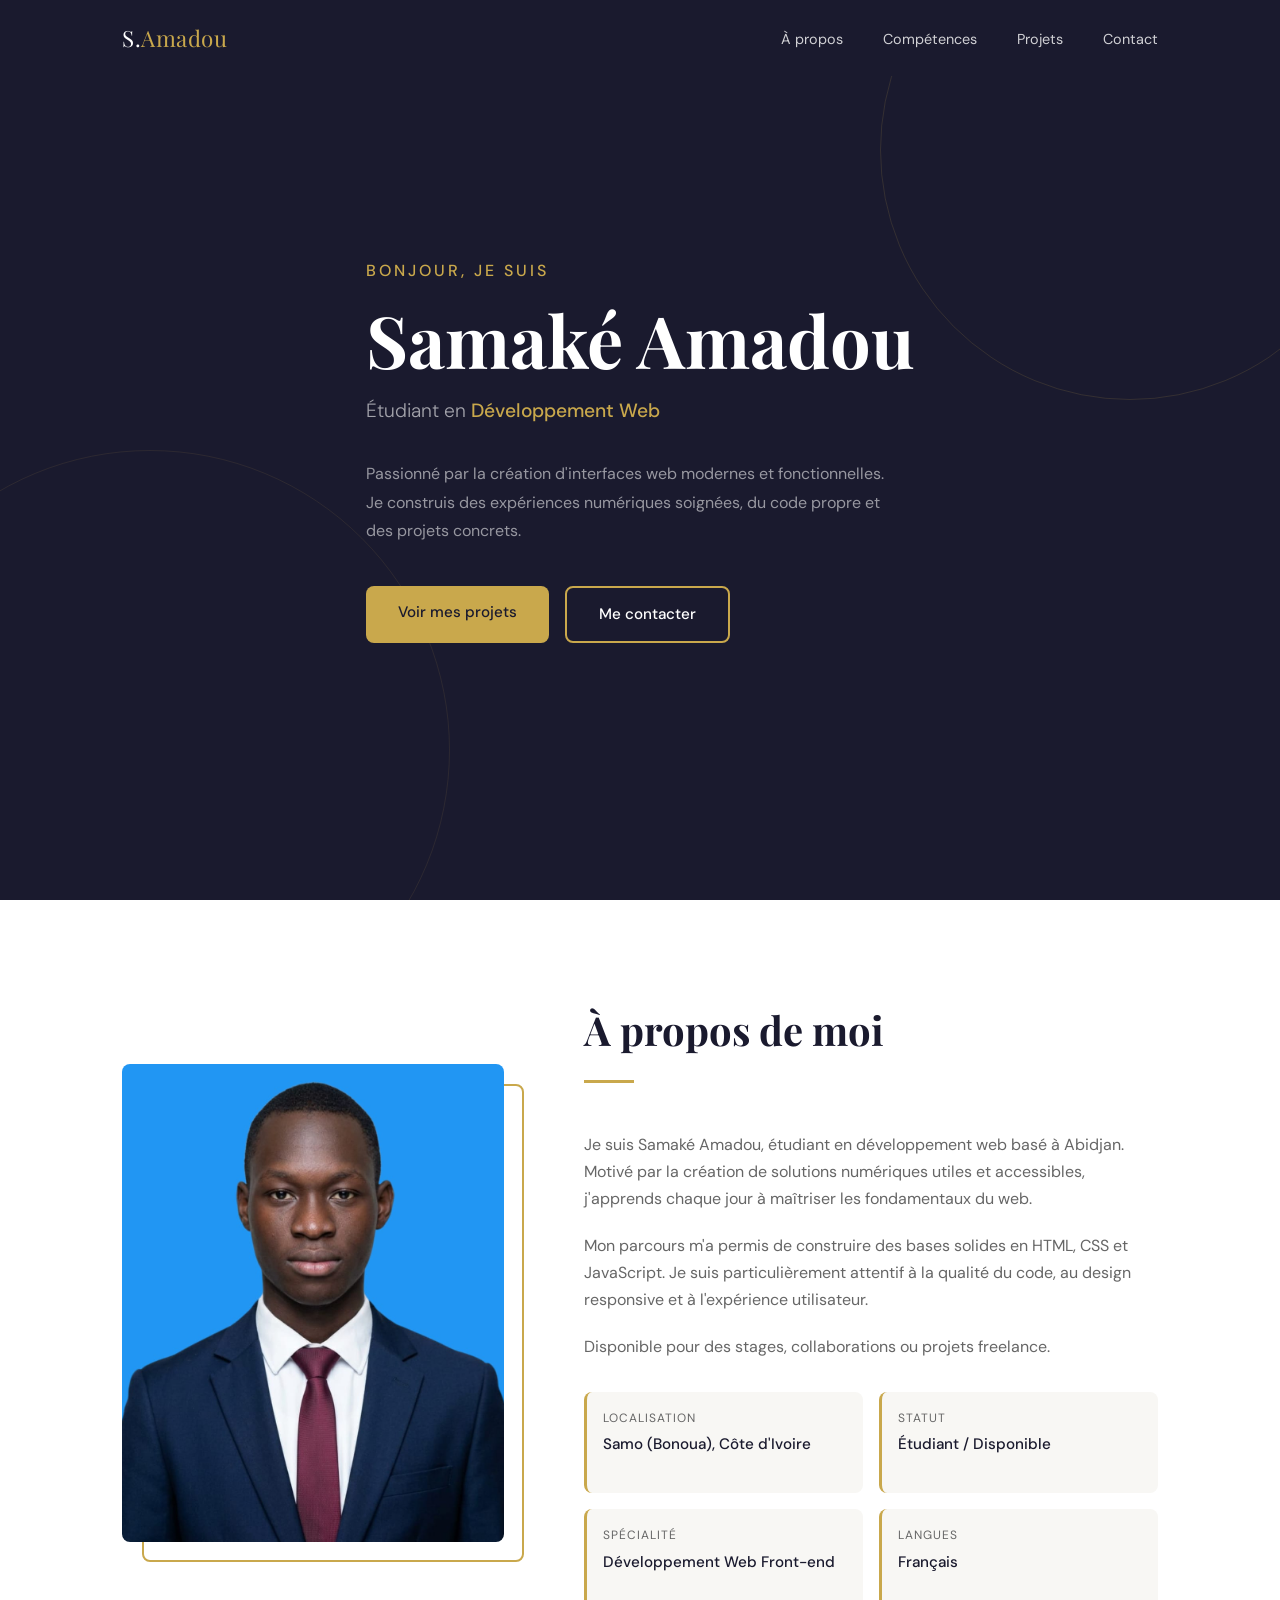
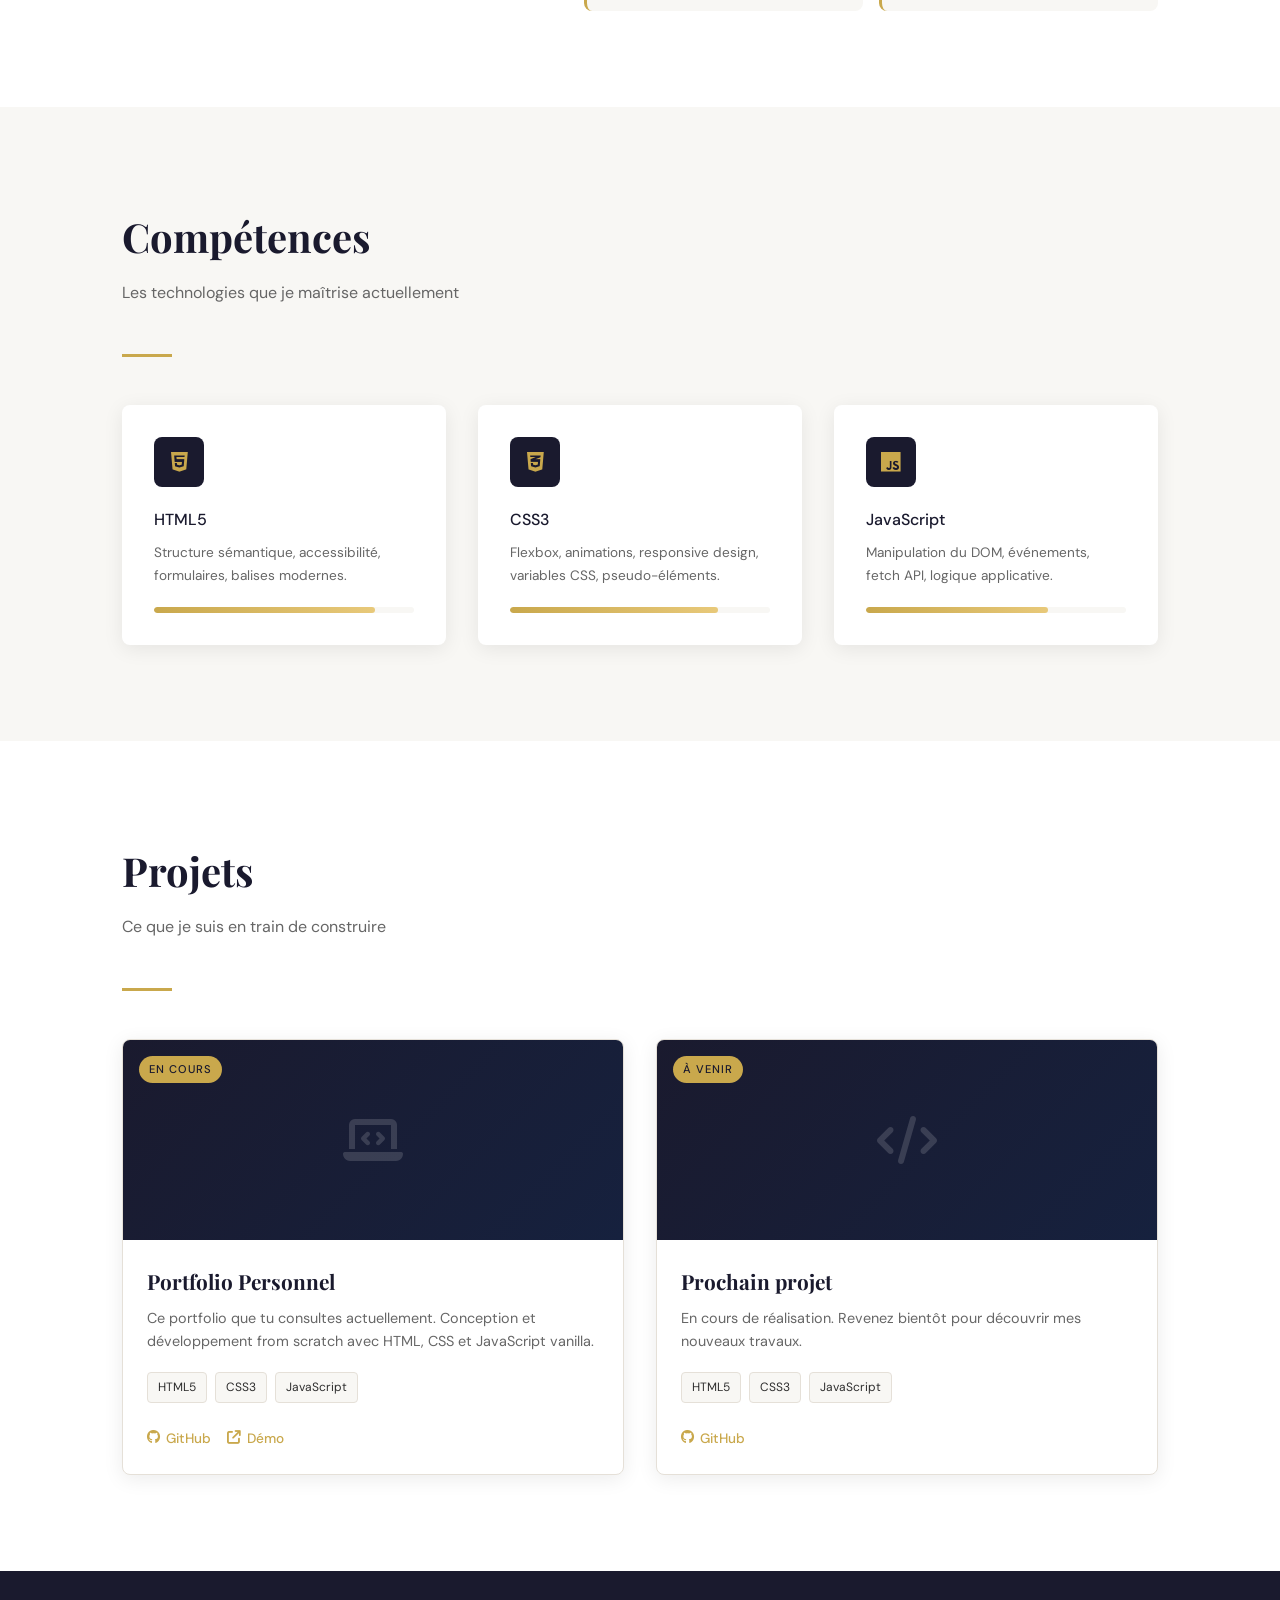
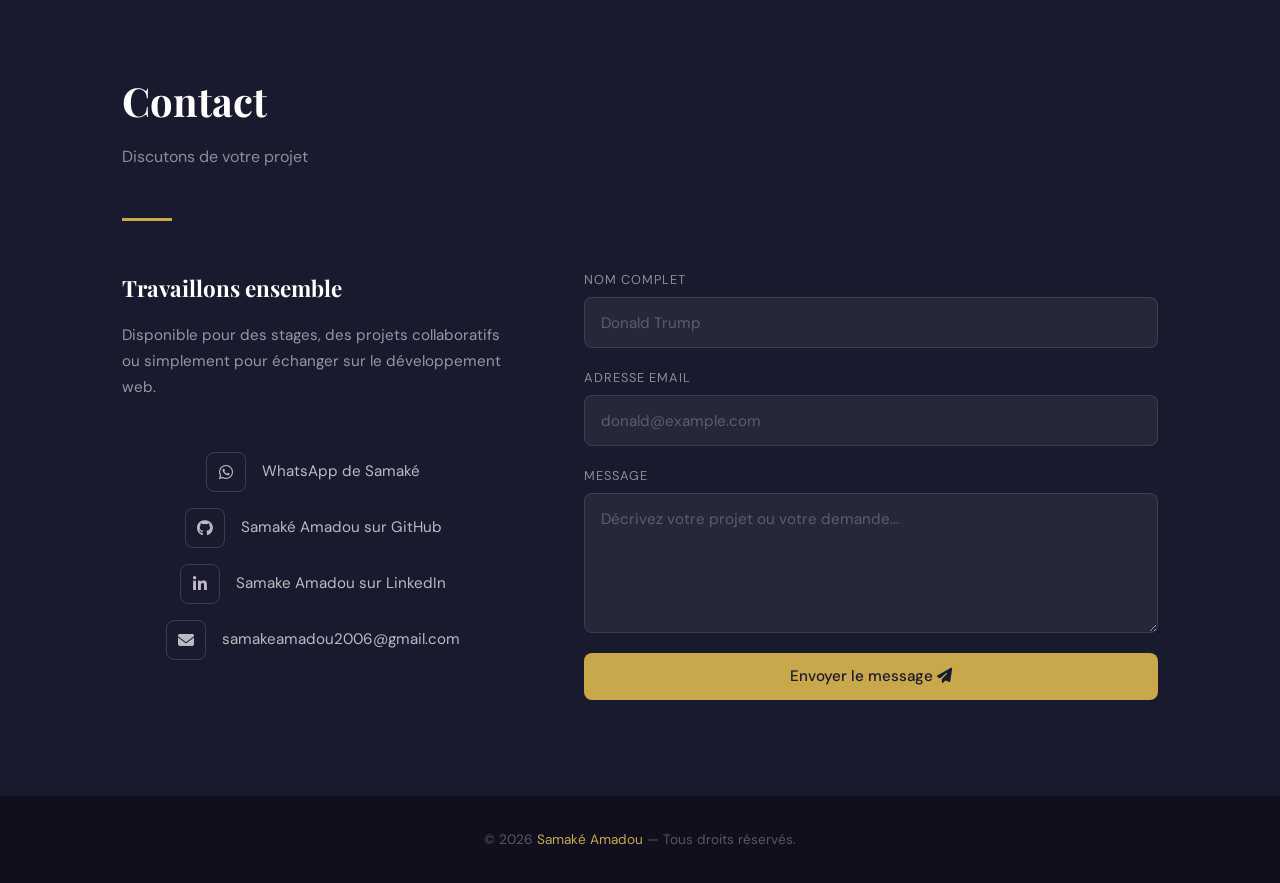
==== index.html @ 0a5cae8b "Amélioration de la qualité" ====
<!DOCTYPE html>
<html lang="fr">
<head>
  <meta charset="UTF-8" />
  <meta name="viewport" content="width=device-width, initial-scale=1.0" />
  <title>Samaké Amadou — Développeur Web</title>

  <!-- Google Fonts -->
  <link rel="preconnect" href="https://fonts.googleapis.com" />
  <link href="https://fonts.googleapis.com/css2?family=Playfair+Display:wght@600;700&family=DM+Sans:wght@300;400;500&display=swap" rel="stylesheet" />

  <!-- Font Awesome -->
  <link rel="stylesheet" href="https://cdnjs.cloudflare.com/ajax/libs/font-awesome/6.5.0/css/all.min.css" />

  <!-- Fichier CSS externe -->
  <link rel="stylesheet" href="style.css" />
</head>

<body>

  <header id="entete">
    <nav role="navigation" aria-label="Navigation principale">
      <a href="#hero" class="nav-logo">S.<span>Amadou</span></a>
      <ul class="nav-liens" id="nav-liens">
        <li><a href="#a-propos">À propos</a></li>
        <li><a href="#competences">Compétences</a></li>
        <li><a href="#projets">Projets</a></li>
        <li><a href="#contact">Contact</a></li>
      </ul>
      <button class="nav-hamburger" id="hamburger" aria-label="Ouvrir le menu" aria-expanded="false">
        <span></span><span></span><span></span>
      </button>
    </nav>
  </header>

  <main>

    <!-- HERO -->
    <section id="hero" aria-label="Introduction">
      <div class="container">
        <div class="hero-contenu">
          <p class="hero-salutation">Bonjour, je suis</p>
          <h1 class="hero-nom">Samaké Amadou</h1>
          <p class="hero-titre">Étudiant en <span>Développement Web</span></p>
          <p class="hero-description">
            Passionné par la création d'interfaces web modernes et fonctionnelles.
            Je construis des expériences numériques soignées, du code propre et des projets concrets.
          </p>
          <div class="hero-boutons">
            <a href="#projets" class="btn btn-primaire">Voir mes projets</a>
            <a href="#contact" class="btn btn-contour">Me contacter</a>
          </div>
        </div>
      </div>
    </section>

    <!-- À PROPOS -->
    <section id="a-propos" class="section" aria-label="À propos de moi">
      <div class="container">
        <div class="a-propos-grille">
          <div class="a-propos-image">
            <img src="amadou.jpeg" alt="Samaké Amadou, développeur web" class="photo-profil">
          </div>
          <div class="a-propos-texte">
            <h2 class="section-titre">À propos de moi</h2>
            <div class="ligne-accent"></div>
            <p>Je suis Samaké Amadou, étudiant en développement web basé à Abidjan. Motivé par la création de solutions numériques utiles et accessibles, j'apprends chaque jour à maîtriser les fondamentaux du web.</p>
            <p>Mon parcours m'a permis de construire des bases solides en HTML, CSS et JavaScript. Je suis particulièrement attentif à la qualité du code, au design responsive et à l'expérience utilisateur.</p>
            <p>Disponible pour des stages, collaborations ou projets freelance.</p>
            <div class="a-propos-infos">
              <div class="info-item">
                <p class="label">Localisation</p>
                <p class="valeur">Samo (Bonoua), Côte d'Ivoire</p>
              </div>
              <div class="info-item">
                <p class="label">Statut</p>
                <p class="valeur">Étudiant / Disponible</p>
              </div>
              <div class="info-item">
                <p class="label">Spécialité</p>
                <p class="valeur">Développement Web Front-end</p>
              </div>
              <div class="info-item">
                <p class="label">Langues</p>
                <p class="valeur">Français</p>
              </div>
            </div>
          </div>
        </div>
      </div>
    </section>

    <!-- COMPÉTENCES -->
    <section id="competences" class="section" aria-label="Mes compétences">
      <div class="container">
        <h2 class="section-titre">Compétences</h2>
        <p class="section-sous-titre">Les technologies que je maîtrise actuellement</p>
        <div class="ligne-accent"></div>
        <div class="competences-grille">
          <article class="competence-carte">
            <div class="competence-icone" aria-hidden="true"><i class="fa-brands fa-html5"></i></div>
            <h3 class="competence-nom">HTML5</h3>
            <p class="competence-desc">Structure sémantique, accessibilité, formulaires, balises modernes.</p>
            <div class="barre-fond" role="progressbar" aria-valuenow="85" aria-valuemin="0" aria-valuemax="100" aria-label="Niveau HTML : 85%">
              <div class="barre-remplissage" data-largeur="85%"></div>
            </div>
          </article>
          <article class="competence-carte">
            <div class="competence-icone" aria-hidden="true"><i class="fa-brands fa-css3-alt"></i></div>
            <h3 class="competence-nom">CSS3</h3>
            <p class="competence-desc">Flexbox, animations, responsive design, variables CSS, pseudo-éléments.</p>
            <div class="barre-fond" role="progressbar" aria-valuenow="80" aria-valuemin="0" aria-valuemax="100" aria-label="Niveau CSS : 80%">
              <div class="barre-remplissage" data-largeur="80%"></div>
            </div>
          </article>
          <article class="competence-carte">
            <div class="competence-icone" aria-hidden="true"><i class="fa-brands fa-js"></i></div>
            <h3 class="competence-nom">JavaScript</h3>
            <p class="competence-desc">Manipulation du DOM, événements, fetch API, logique applicative.</p>
            <div class="barre-fond" role="progressbar" aria-valuenow="70" aria-valuemin="0" aria-valuemax="100" aria-label="Niveau JavaScript : 70%">
              <div class="barre-remplissage" data-largeur="70%"></div>
            </div>
          </article>
        </div>
      </div>
    </section>

    <!-- PROJETS -->
    <section id="projets" class="section" aria-label="Mes projets">
      <div class="container">
        <h2 class="section-titre">Projets</h2>
        <p class="section-sous-titre">Ce que je suis en train de construire</p>
        <div class="ligne-accent"></div>
        <div class="projets-grille">
          <article class="projet-carte">
            <div class="projet-image" aria-hidden="true">
              <i class="fa-solid fa-laptop-code"></i>
              <span class="projet-tag">En cours</span>
            </div>
            <div class="projet-corps">
              <h3 class="projet-titre">Portfolio Personnel</h3>
              <p class="projet-description">Ce portfolio que tu consultes actuellement. Conception et développement from scratch avec HTML, CSS et JavaScript vanilla.</p>
              <ul class="projet-technologies" aria-label="Technologies utilisées">
                <li class="tech-badge">HTML5</li>
                <li class="tech-badge">CSS3</li>
                <li class="tech-badge">JavaScript</li>
              </ul>
              <div class="projet-liens">
                <a href="#" class="projet-lien"><i class="fa-brands fa-github" aria-hidden="true"></i> GitHub</a>
                <a href="#" class="projet-lien"><i class="fa-solid fa-arrow-up-right-from-square" aria-hidden="true"></i> Démo</a>
              </div>
            </div>
          </article>
          <article class="projet-carte">
            <div class="projet-image" aria-hidden="true">
              <i class="fa-solid fa-code"></i>
              <span class="projet-tag">À venir</span>
            </div>
            <div class="projet-corps">
              <h3 class="projet-titre">Prochain projet</h3>
              <p class="projet-description">En cours de réalisation. Revenez bientôt pour découvrir mes nouveaux travaux.</p>
              <ul class="projet-technologies" aria-label="Technologies utilisées">
                <li class="tech-badge">HTML5</li>
                <li class="tech-badge">CSS3</li>
                <li class="tech-badge">JavaScript</li>
              </ul>
              <div class="projet-liens">
                <a href="#" class="projet-lien"><i class="fa-brands fa-github" aria-hidden="true"></i> GitHub</a>
              </div>
            </div>
          </article>
        </div>
      </div>
    </section>

    <!-- CONTACT -->
    <section id="contact" class="section" aria-label="Contactez-moi">
      <div class="container">
        <h2 class="section-titre">Contact</h2>
        <p class="section-sous-titre">Discutons de votre projet</p>
        <div class="ligne-accent"></div>
        <div class="contact-grille">
          <div class="contact-info">
            <h3>Travaillons ensemble</h3>
            <p>Disponible pour des stages, des projets collaboratifs ou simplement pour échanger sur le développement web.</p>
            <nav class="contact-reseaux" aria-label="Réseaux sociaux">
              <a href="https://wa.me/2250565487168" target="_blank" rel="noopener" class="reseau-lien">
                <i class="fa-brands fa-whatsapp" aria-hidden="true"></i> WhatsApp de Samaké
              </a>
              <a href="https://github.com/samakeamadou2006" target="_blank" rel="noopener" class="reseau-lien">
                <i class="fa-brands fa-github" aria-hidden="true"></i> Samaké Amadou sur GitHub
              </a>
              <a href="https://www.linkedin.com/in/amadou-samake-0ab4243b7" target="_blank" rel="noopener" class="reseau-lien">
                <i class="fa-brands fa-linkedin-in" aria-hidden="true"></i> Samake Amadou sur LinkedIn
              </a>
              <a href="mailto:samakeamadou2006@gmail.com" class="reseau-lien">
                <i class="fa-solid fa-envelope" aria-hidden="true"></i> samakeamadou2006@gmail.com
              </a>
            </nav>
          </div>
          <form class="formulaire" id="formulaire-contact" action="mailto:samakeamadou2006@gmail.com" method="POST" enctype="text/plain" novalidate>
            <div class="champ-groupe">
              <label for="nom">Nom complet</label>
              <input type="text" id="nom" name="nom" placeholder="Donald Trump" required />
            </div>
            <div class="champ-groupe">
              <label for="email">Adresse email</label>
              <input type="email" id="email" name="email" placeholder="donald@example.com" required />
            </div>
            <div class="champ-groupe">
              <label for="message">Message</label>
              <textarea id="message" name="message" placeholder="Décrivez votre projet ou votre demande..." required></textarea>
            </div>
            <button type="submit" class="btn btn-primaire">
              Envoyer le message <i class="fa-solid fa-paper-plane" aria-hidden="true"></i>
            </button>
          </form>
        </div>
      </div>
    </section>

  </main>

  <footer>
    <p>© 2026 <span>Samaké Amadou</span> — Tous droits réservés. </p>
  </footer>

  <!-- Fichier JS externe — toujours en bas du body -->
  <script src="script.js"></script>

</body>
</html>
---- style.css ----
/* =============================================
   VARIABLES CSS
============================================= */
:root {
  --couleur-primaire: #1a1a2e;
  --couleur-secondaire: #16213e;
  --couleur-accent: #c9a84c;
  --couleur-accent-clair: #e8c97a;
  --couleur-texte: #2d2d2d;
  --couleur-texte-clair: #666;
  --couleur-fond: #f8f7f4;
  --couleur-blanc: #ffffff;
  --couleur-bordure: #e5e0d8;

  --police-titre: 'Playfair Display', Georgia, serif;
  --police-corps: 'DM Sans', sans-serif;

  --ombre-douce: 0 4px 20px rgba(0, 0, 0, 0.08);
  --ombre-forte: 0 8px 40px rgba(0, 0, 0, 0.15);
  --rayon: 8px;
  --transition: all 0.3s ease;
}

/* =============================================
   RESET
============================================= */
*, *::before, *::after {
  margin: 0;
  padding: 0;
  box-sizing: border-box;
}

html {
  scroll-behavior: smooth;
}

body {
  font-family: var(--police-corps);
  background-color: var(--couleur-fond);
  color: var(--couleur-texte);
  line-height: 1.7;
  font-size: 16px;
}

img { max-width: 100%; display: block; }
a { text-decoration: none; color: inherit; }
ul { list-style: none; }

/* =============================================
   UTILITAIRES
============================================= */
.container {
  max-width: 1100px;
  margin: 0 auto;
  padding: 0 2rem;
}

.section { padding: 6rem 0; }

.section-titre {
  font-family: var(--police-titre);
  font-size: 2.5rem;
  color: var(--couleur-primaire);
  margin-bottom: 0.5rem;
}

.section-sous-titre {
  color: var(--couleur-texte-clair);
  font-size: 1rem;
  margin-bottom: 3rem;
}

.ligne-accent {
  width: 50px;
  height: 3px;
  background: var(--couleur-accent);
  margin: 1rem 0 3rem;
}

.btn {
  display: inline-block;
  padding: 0.85rem 2rem;
  border-radius: var(--rayon);
  font-family: var(--police-corps);
  font-size: 0.95rem;
  font-weight: 500;
  cursor: pointer;
  transition: var(--transition);
  border: none;
}

.btn-primaire {
  background: var(--couleur-accent);
  color: var(--couleur-primaire);
}

.btn-primaire:hover {
  background: var(--couleur-accent-clair);
  transform: translateY(-2px);
  box-shadow: var(--ombre-forte);
}

.btn-contour {
  background: transparent;
  color: var(--couleur-blanc);
  border: 2px solid var(--couleur-accent);
}

.btn-contour:hover {
  background: var(--couleur-accent);
  color: var(--couleur-primaire);
  transform: translateY(-2px);
}

/* =============================================
   NAVIGATION
============================================= */
header {
  position: fixed;
  top: 0; left: 0; right: 0;
  z-index: 1000;
  background: var(--couleur-primaire);
  transition: var(--transition);
}

header.scrolled { box-shadow: var(--ombre-forte); }

nav {
  display: flex;
  align-items: center;
  justify-content: space-between;
  padding: 1.2rem 2rem;
  max-width: 1100px;
  margin: 0 auto;
}

.nav-logo {
  font-family: var(--police-titre);
  font-size: 1.4rem;
  color: var(--couleur-blanc);
  letter-spacing: 0.5px;
}

.nav-logo span { color: var(--couleur-accent); }

.nav-liens { display: flex; gap: 2.5rem; }

.nav-liens a {
  color: rgba(255, 255, 255, 0.8);
  font-size: 0.9rem;
  font-weight: 400;
  transition: var(--transition);
  position: relative;
}

.nav-liens a::after {
  content: '';
  position: absolute;
  bottom: -4px; left: 0;
  width: 0; height: 2px;
  background: var(--couleur-accent);
  transition: var(--transition);
}

.nav-liens a:hover { color: var(--couleur-blanc); }
.nav-liens a:hover::after { width: 100%; }

.nav-hamburger {
  display: none;
  flex-direction: column;
  gap: 5px;
  cursor: pointer;
  background: none;
  border: none;
  padding: 4px;
}

.nav-hamburger span {
  display: block;
  width: 24px; height: 2px;
  background: var(--couleur-blanc);
  transition: var(--transition);
}

/* =============================================
   HERO
============================================= */
#hero {
  min-height: 100vh;
  background: var(--couleur-primaire);
  display: flex;
  align-items: center;
  position: relative;
  overflow: hidden;
}

#hero::before {
  content: '';
  position: absolute;
  top: -100px; right: -100px;
  width: 500px; height: 500px;
  border: 1px solid rgba(201, 168, 76, 0.15);
  border-radius: 50%;
}

#hero::after {
  content: '';
  position: absolute;
  bottom: -150px; left: -150px;
  width: 600px; height: 600px;
  border: 1px solid rgba(201, 168, 76, 0.1);
  border-radius: 50%;
}

.hero-contenu { position: relative; z-index: 1; }

.hero-salutation {
  color: var(--couleur-accent);
  font-size: 1rem;
  font-weight: 500;
  letter-spacing: 3px;
  text-transform: uppercase;
  margin-bottom: 1rem;
}

.hero-nom {
  font-family: var(--police-titre);
  font-size: clamp(2.5rem, 6vw, 4.5rem);
  color: var(--couleur-blanc);
  line-height: 1.1;
  margin-bottom: 1rem;
}

.hero-titre {
  font-size: 1.2rem;
  color: rgba(255, 255, 255, 0.6);
  margin-bottom: 2rem;
  font-weight: 300;
}

.hero-titre span { color: var(--couleur-accent); font-weight: 500; }

.hero-description {
  max-width: 520px;
  color: rgba(255, 255, 255, 0.55);
  font-size: 1rem;
  margin-bottom: 2.5rem;
  line-height: 1.8;
}

.hero-boutons { display: flex; gap: 1rem; flex-wrap: wrap; }

/* =============================================
   À PROPOS
============================================= */
#a-propos { background: var(--couleur-blanc); }

.a-propos-grille {
  display: grid;
  grid-template-columns: 1fr 1.5fr;
  gap: 5rem;
  align-items: center;
}

.a-propos-image { position: relative; }

.a-propos-image::before {
  content: '';
  position: absolute;
  top: 20px; left: 20px;
  right: -20px; bottom: -20px;
  border: 2px solid var(--couleur-accent);
  border-radius: var(--rayon);
  z-index: 0;
}

.photo-profil {
  position: relative;
  z-index: 1;
  width: 100%;
  aspect-ratio: 4/5;
  object-fit: cover;
  border-radius: var(--rayon);
  display: block;
}

.a-propos-texte p {
  color: var(--couleur-texte-clair);
  margin-bottom: 1.2rem;
  font-size: 1rem;
}

.a-propos-infos {
  display: grid;
  grid-template-columns: 1fr 1fr;
  gap: 1rem;
  margin-top: 2rem;
}

.info-item {
  padding: 1rem;
  background: var(--couleur-fond);
  border-radius: var(--rayon);
  border-left: 3px solid var(--couleur-accent);
}

.info-item .label {
  font-size: 0.75rem;
  color: var(--couleur-texte-clair);
  text-transform: uppercase;
  letter-spacing: 1px;
  margin-bottom: 4px;
}

.info-item .valeur {
  font-size: 0.95rem;
  font-weight: 500;
  color: var(--couleur-primaire);
}

/* =============================================
   COMPÉTENCES
============================================= */
#competences { background: var(--couleur-fond); }

.competences-grille {
  display: grid;
  grid-template-columns: repeat(auto-fit, minmax(300px, 1fr));
  gap: 2rem;
}

.competence-carte {
  background: var(--couleur-blanc);
  border-radius: var(--rayon);
  padding: 2rem;
  box-shadow: var(--ombre-douce);
  transition: var(--transition);
}

.competence-carte:hover {
  transform: translateY(-5px);
  box-shadow: var(--ombre-forte);
}

.competence-icone {
  width: 50px; height: 50px;
  background: var(--couleur-primaire);
  border-radius: var(--rayon);
  display: flex;
  align-items: center;
  justify-content: center;
  margin-bottom: 1.2rem;
}

.competence-icone i { color: var(--couleur-accent); font-size: 1.4rem; }
.competence-nom { font-weight: 500; font-size: 1rem; margin-bottom: 0.5rem; color: var(--couleur-primaire); }
.competence-desc { font-size: 0.85rem; color: var(--couleur-texte-clair); margin-bottom: 1.2rem; }

.barre-fond {
  background: var(--couleur-fond);
  border-radius: 99px;
  height: 6px;
  overflow: hidden;
}

.barre-remplissage {
  height: 100%;
  background: linear-gradient(90deg, var(--couleur-accent), var(--couleur-accent-clair));
  border-radius: 99px;
  width: 0;
  transition: width 1s ease;
}

/* =============================================
   PROJETS
============================================= */
#projets { background: var(--couleur-blanc); }

.projets-grille {
  display: grid;
  grid-template-columns: repeat(auto-fit, minmax(320px, 1fr));
  gap: 2rem;
}

.projet-carte {
  border-radius: var(--rayon);
  overflow: hidden;
  box-shadow: var(--ombre-douce);
  transition: var(--transition);
  background: var(--couleur-blanc);
  border: 1px solid var(--couleur-bordure);
}

.projet-carte:hover {
  transform: translateY(-6px);
  box-shadow: var(--ombre-forte);
}

.projet-image {
  height: 200px;
  background: linear-gradient(135deg, var(--couleur-primaire), var(--couleur-secondaire));
  display: flex;
  align-items: center;
  justify-content: center;
  position: relative;
  overflow: hidden;
}

.projet-image i { font-size: 3rem; color: rgba(255,255,255,0.15); }

.projet-tag {
  position: absolute;
  top: 1rem; left: 1rem;
  background: var(--couleur-accent);
  color: var(--couleur-primaire);
  font-size: 0.7rem;
  font-weight: 500;
  padding: 4px 10px;
  border-radius: 99px;
  text-transform: uppercase;
  letter-spacing: 1px;
}

.projet-corps { padding: 1.5rem; }
.projet-titre { font-family: var(--police-titre); font-size: 1.3rem; color: var(--couleur-primaire); margin-bottom: 0.5rem; }
.projet-description { font-size: 0.9rem; color: var(--couleur-texte-clair); margin-bottom: 1.2rem; line-height: 1.6; }

.projet-technologies { display: flex; flex-wrap: wrap; gap: 0.5rem; margin-bottom: 1.5rem; }

.tech-badge {
  background: var(--couleur-fond);
  color: var(--couleur-texte);
  font-size: 0.75rem;
  padding: 4px 10px;
  border-radius: 4px;
  border: 1px solid var(--couleur-bordure);
}

.projet-liens { display: flex; gap: 1rem; }

.projet-lien {
  display: flex;
  align-items: center;
  gap: 6px;
  font-size: 0.85rem;
  font-weight: 500;
  color: var(--couleur-accent);
  transition: var(--transition);
}

.projet-lien:hover { color: var(--couleur-primaire); }

/* =============================================
   CONTACT
============================================= */
#contact { background: var(--couleur-primaire); }
#contact .section-titre { color: var(--couleur-blanc); }
#contact .section-sous-titre { color: rgba(255,255,255,0.5); }

.contact-grille {
  display: grid;
  grid-template-columns: 1fr 1.5fr;
  gap: 5rem;
  align-items: start;
}

.contact-info h3 { font-family: var(--police-titre); color: var(--couleur-blanc); font-size: 1.4rem; margin-bottom: 1rem; }
.contact-info p { color: rgba(255,255,255,0.55); font-size: 0.95rem; margin-bottom: 2rem; }

.contact-reseaux { display: flex; flex-direction: column; gap: 1rem; }

.reseau-lien {
  display: flex;
  align-items: center;
  gap: 1rem;
  color: rgba(255,255,255,0.7);
  transition: var(--transition);
  font-size: 0.95rem;
}

.reseau-lien:hover { color: var(--couleur-accent); transform: translateX(5px); }

.reseau-lien i {
  width: 40px; height: 40px;
  border: 1px solid rgba(255,255,255,0.15);
  border-radius: var(--rayon);
  display: flex;
  align-items: center;
  justify-content: center;
  font-size: 1rem;
  transition: var(--transition);
}

.reseau-lien:hover i { border-color: var(--couleur-accent); color: var(--couleur-accent); }

.formulaire { display: flex; flex-direction: column; gap: 1.2rem; }
.champ-groupe { display: flex; flex-direction: column; gap: 0.4rem; }

.champ-groupe label {
  font-size: 0.8rem;
  color: rgba(255,255,255,0.5);
  text-transform: uppercase;
  letter-spacing: 1px;
}

.champ-groupe input,
.champ-groupe textarea {
  background: rgba(255,255,255,0.06);
  border: 1px solid rgba(255,255,255,0.1);
  border-radius: var(--rayon);
  padding: 0.9rem 1rem;
  color: var(--couleur-blanc);
  font-family: var(--police-corps);
  font-size: 0.95rem;
  transition: var(--transition);
  outline: none;
}

.champ-groupe input:focus,
.champ-groupe textarea:focus {
  border-color: var(--couleur-accent);
  background: rgba(255,255,255,0.08);
}

.champ-groupe input::placeholder,
.champ-groupe textarea::placeholder { color: rgba(255,255,255,0.25); }

.champ-groupe textarea { resize: vertical; min-height: 140px; }

/* =============================================
   FOOTER
============================================= */
footer {
  background: #0f0f1e;
  padding: 2rem;
  text-align: center;
  color: rgba(255,255,255,0.3);
  font-size: 0.85rem;
}

footer span { color: var(--couleur-accent); }

/* =============================================
   ANIMATIONS AU SCROLL
============================================= */
.apparition {
  opacity: 0;
  transform: translateY(30px);
  transition: opacity 0.6s ease, transform 0.6s ease;
}

.apparition.visible {
  opacity: 1;
  transform: translateY(0);
}

/* =============================================
   RESPONSIVE MOBILE
============================================= */
@media (max-width: 768px) {
  .nav-liens {
    display: none;
    position: absolute;
    top: 100%; left: 0; right: 0;
    background: var(--couleur-primaire);
    flex-direction: column;
    padding: 1.5rem 2rem;
    gap: 1.5rem;
    border-top: 1px solid rgba(255,255,255,0.08);
  }

  .nav-liens.ouvert { display: flex; }
  .nav-hamburger { display: flex; }

  .a-propos-grille,
  .contact-grille { grid-template-columns: 1fr; gap: 2.5rem; }

  .a-propos-image { max-width: 300px; margin: 0 auto; }
  .hero-nom { font-size: 2.5rem; }
}
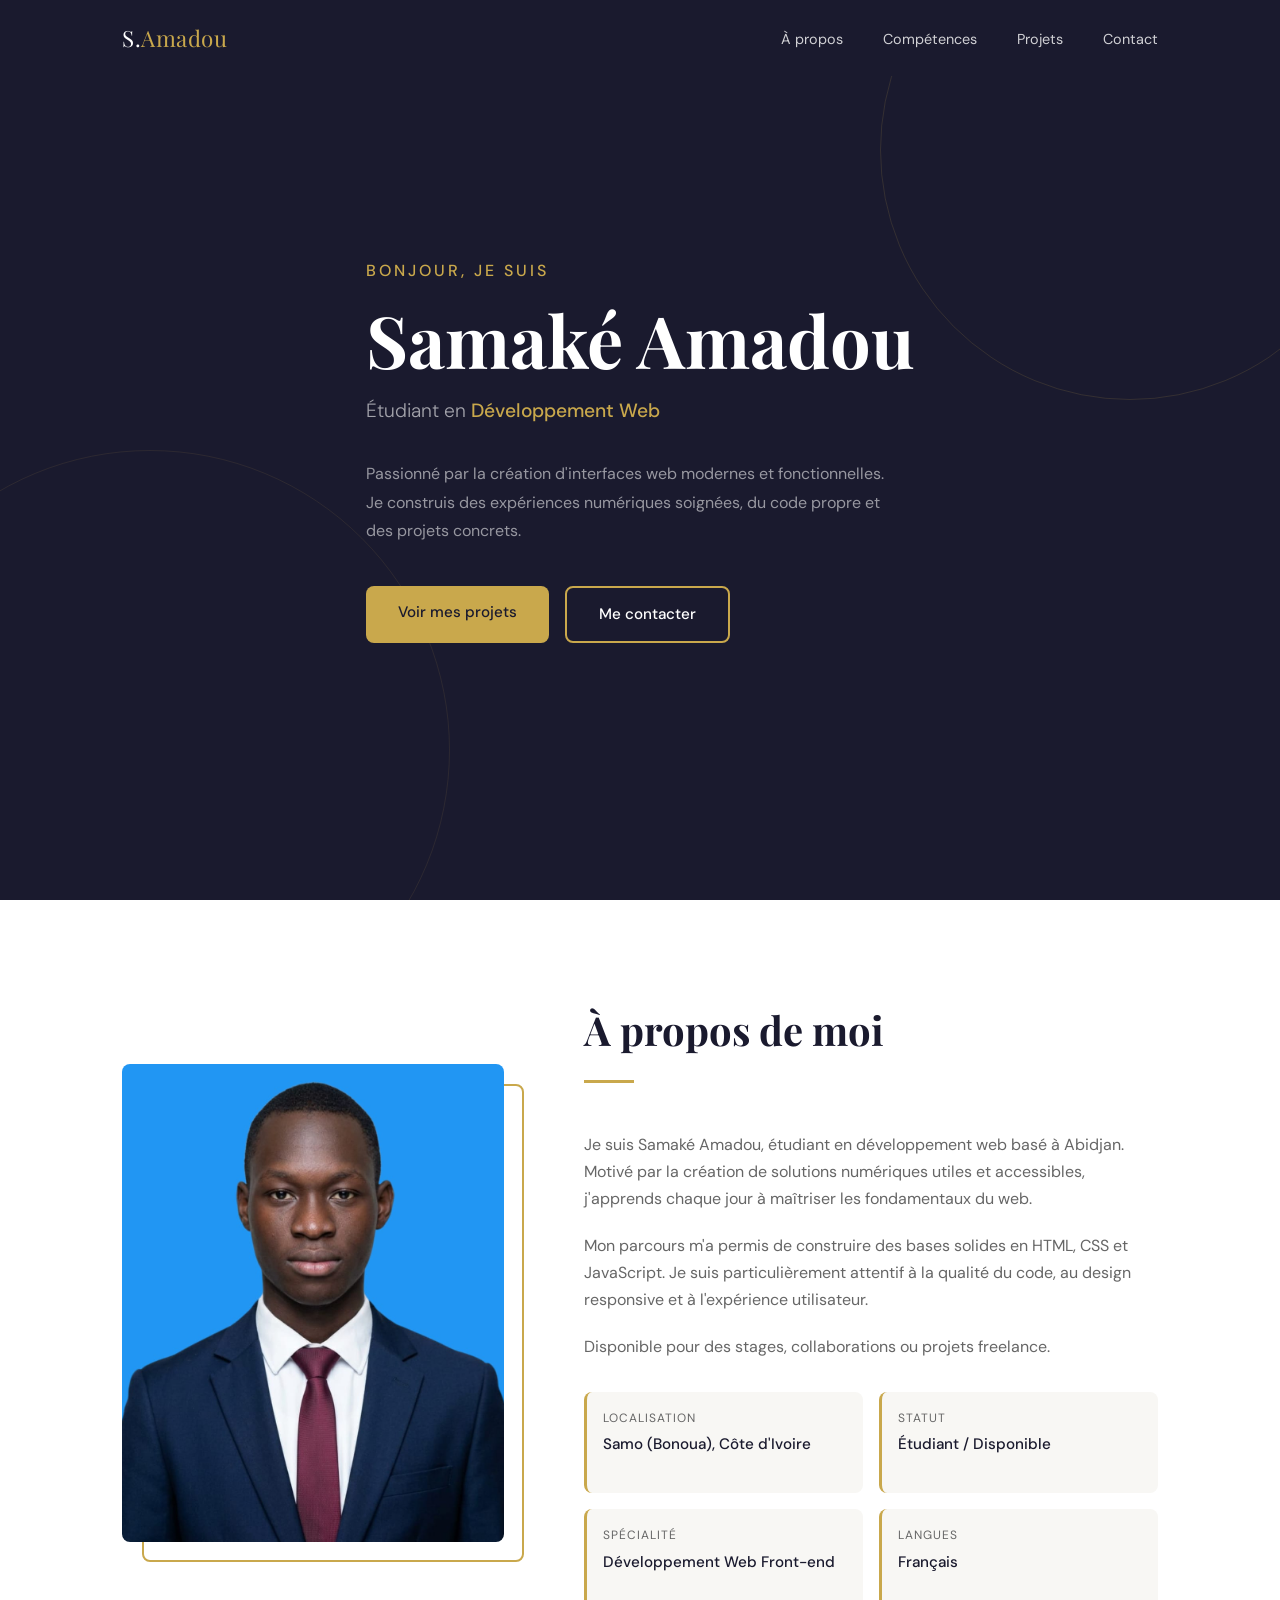
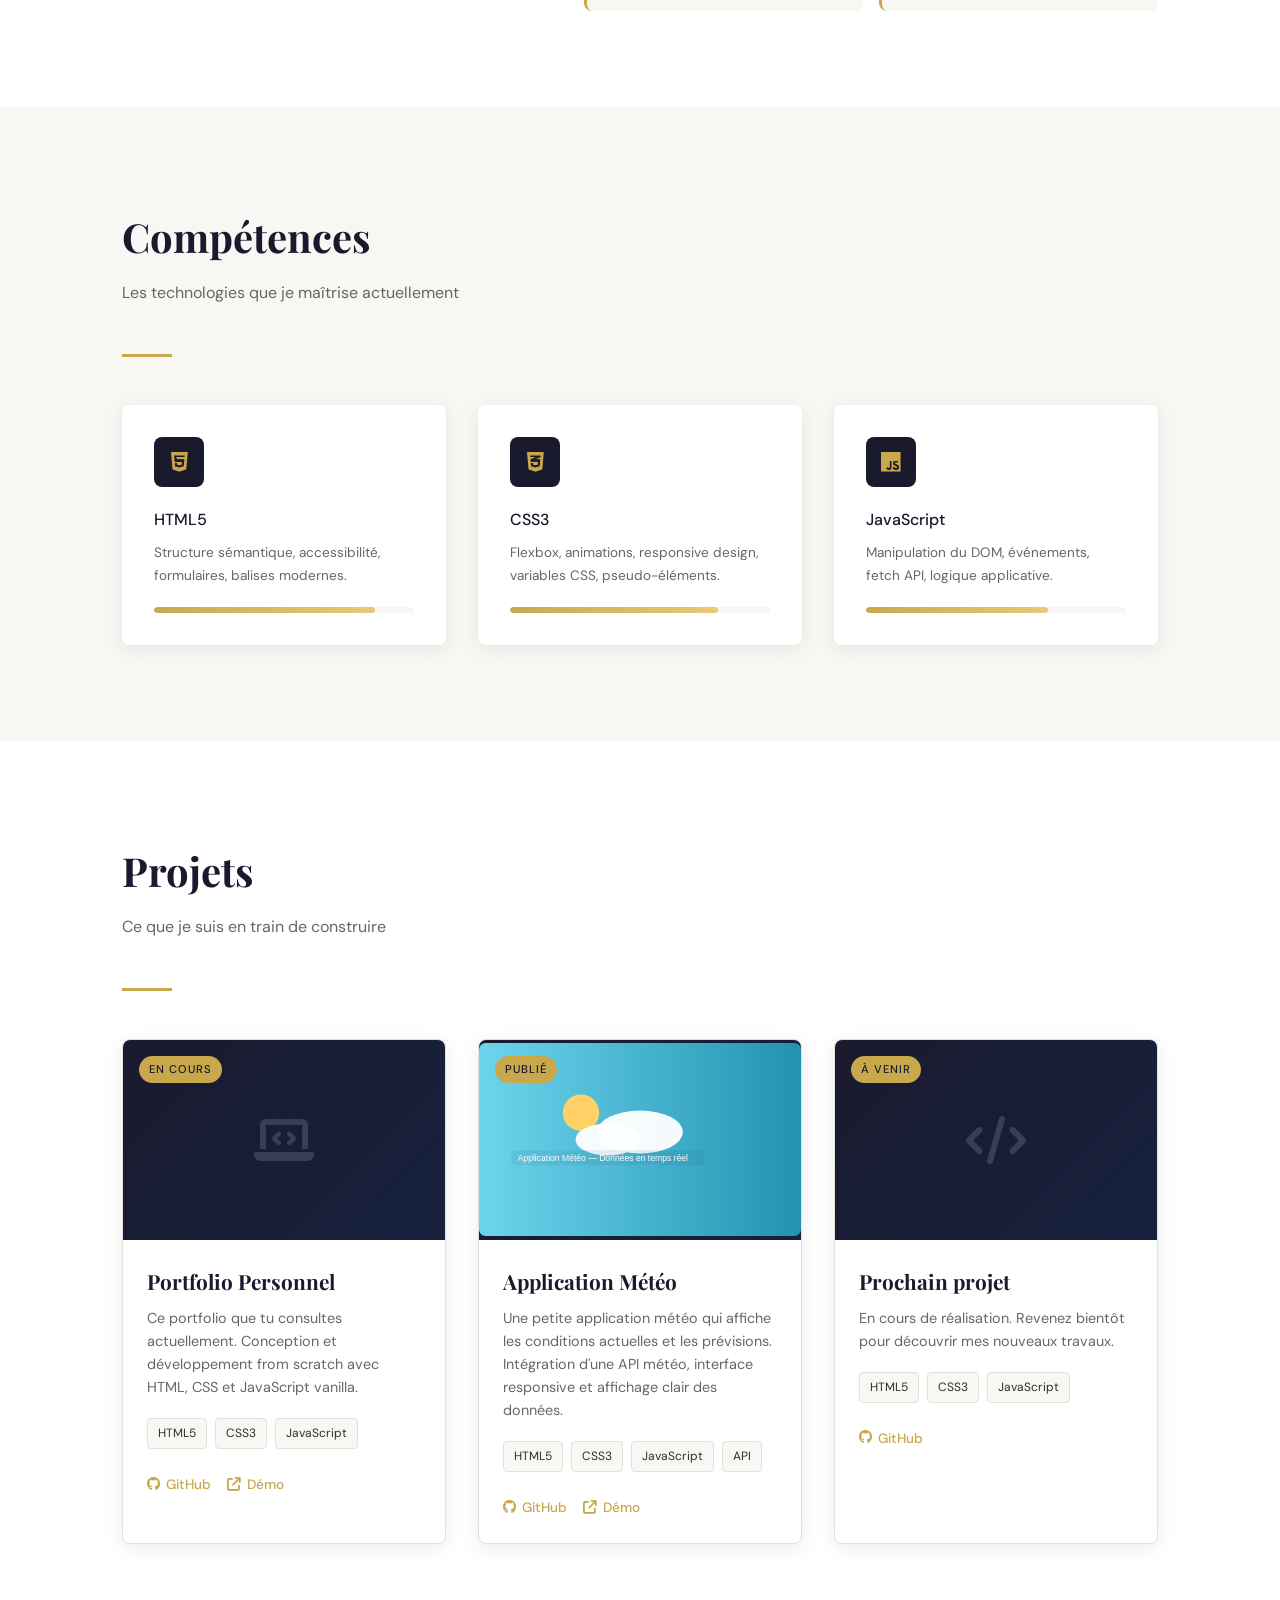
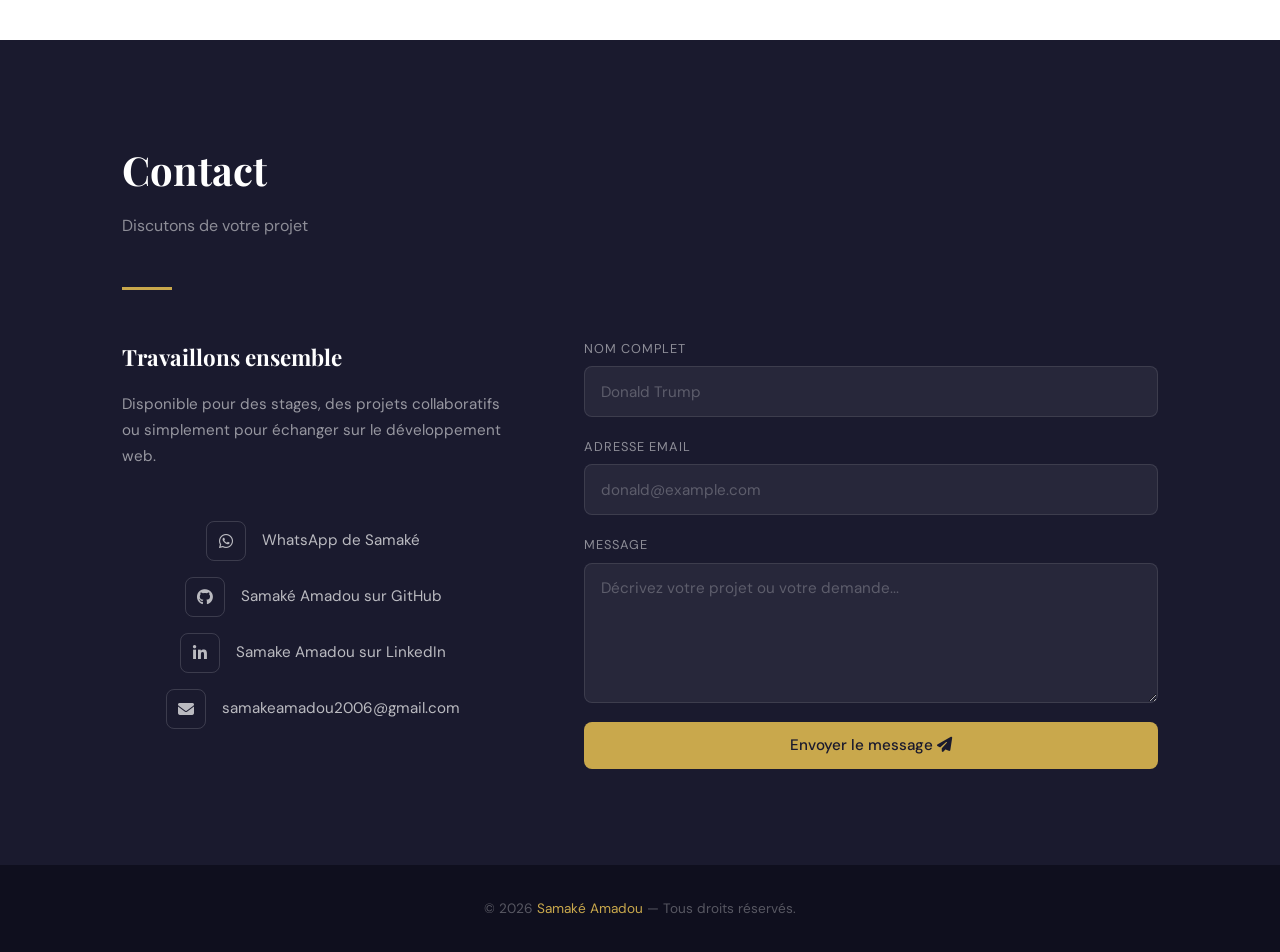
==== commit bcc73782: "ajout de nouveau projet" ====
--- a/index.html
+++ b/index.html
@@ -153,6 +153,26 @@
           </article>
           <article class="projet-carte">
             <div class="projet-image" aria-hidden="true">
+              <img src="meteo-preview.svg" alt="Aperçu Application Météo" class="projet-vignette">
+              <span class="projet-tag">Publié</span>
+            </div>
+            <div class="projet-corps">
+              <h3 class="projet-titre">Application Météo</h3>
+              <p class="projet-description">Une petite application météo qui affiche les conditions actuelles et les prévisions. Intégration d'une API météo, interface responsive et affichage clair des données.</p>
+              <ul class="projet-technologies" aria-label="Technologies utilisées">
+                <li class="tech-badge">HTML5</li>
+                <li class="tech-badge">CSS3</li>
+                <li class="tech-badge">JavaScript</li>
+                <li class="tech-badge">API</li>
+              </ul>
+              <div class="projet-liens">
+                <a href="https://github.com/samakeamadou2006/Meteo" target="_blank" rel="noopener" class="projet-lien"><i class="fa-brands fa-github" aria-hidden="true"></i> GitHub</a>
+                <a href="https://samakeamadou2006.github.io/Meteo/" target="_blank" rel="noopener" class="projet-lien"><i class="fa-solid fa-arrow-up-right-from-square" aria-hidden="true"></i> Démo</a>
+              </div>
+            </div>
+          </article>
+          <article class="projet-carte">
+            <div class="projet-image" aria-hidden="true">
               <i class="fa-solid fa-code"></i>
               <span class="projet-tag">À venir</span>
             </div>
--- a/style.css
+++ b/style.css
@@ -555,26 +555,211 @@
 }
 
 /* =============================================
-   RESPONSIVE MOBILE
-============================================= */
+   RESPONSIVE
+============================================= */
+section {
+  scroll-margin-top: 90px;
+}
+
+@media (max-width: 1024px) {
+  nav {
+    padding: 1rem 1.5rem;
+  }
+
+  .nav-liens {
+    gap: 1.5rem;
+  }
+
+  .hero-boutons {
+    flex-direction: column;
+    gap: 1rem;
+  }
+
+  .hero-description {
+    max-width: 100%;
+  }
+
+  .hero-nom {
+    font-size: clamp(3rem, 6vw, 4.2rem);
+  }
+
+  .a-propos-grille,
+  .contact-grille {
+    grid-template-columns: 1fr;
+    gap: 3rem;
+  }
+
+  .a-propos-image {
+    max-width: 360px;
+    margin: 0 auto;
+  }
+
+  .a-propos-infos {
+    grid-template-columns: 1fr;
+  }
+
+  .competences-grille,
+  .projets-grille {
+    grid-template-columns: repeat(auto-fit, minmax(280px, 1fr));
+  }
+}
+
 @media (max-width: 768px) {
+  .container {
+    padding: 0 1rem;
+  }
+
+  nav {
+    padding: 0.9rem 1rem;
+  }
+
   .nav-liens {
     display: none;
     position: absolute;
     top: 100%; left: 0; right: 0;
     background: var(--couleur-primaire);
     flex-direction: column;
-    padding: 1.5rem 2rem;
-    gap: 1.5rem;
+    padding: 1.5rem 1.2rem;
+    gap: 1rem;
     border-top: 1px solid rgba(255,255,255,0.08);
   }
 
   .nav-liens.ouvert { display: flex; }
   .nav-hamburger { display: flex; }
 
+  .nav-logo {
+    font-size: 1.1rem;
+  }
+
+  .nav-liens a {
+    font-size: 1rem;
+  }
+
+  .hero-nom {
+    font-size: 2.4rem;
+  }
+
+  .hero-description {
+    font-size: 0.95rem;
+    margin-bottom: 1.75rem;
+  }
+
+  .hero-boutons .btn {
+    width: 100%;
+    text-align: center;
+  }
+
   .a-propos-grille,
-  .contact-grille { grid-template-columns: 1fr; gap: 2.5rem; }
-
-  .a-propos-image { max-width: 300px; margin: 0 auto; }
-  .hero-nom { font-size: 2.5rem; }
-}+  .contact-grille {
+    grid-template-columns: 1fr;
+    gap: 2rem;
+  }
+
+  .a-propos-image {
+    max-width: 320px;
+    margin: 0 auto;
+  }
+
+  .a-propos-image::before {
+    top: 15px; left: 15px;
+    right: -15px; bottom: -15px;
+  }
+
+  .a-propos-infos {
+    grid-template-columns: 1fr;
+  }
+
+  .competence-carte,
+  .projet-carte,
+  .info-item,
+  .contact-info,
+  .formulaire {
+    width: 100%;
+  }
+
+  .competences-grille,
+  .projets-grille {
+    grid-template-columns: 1fr;
+  }
+
+  .projet-image {
+    height: 180px;
+  }
+
+  .projet-corps {
+    padding: 1.4rem;
+  }
+
+  .projet-technologies {
+    gap: 0.4rem;
+  }
+
+  .contact-info,
+  .formulaire {
+    width: 100%;
+  }
+
+  .formulaire {
+    gap: 1rem;
+  }
+
+  .champ-groupe input,
+  .champ-groupe textarea {
+    font-size: 0.95rem;
+  }
+
+  .champ-groupe textarea {
+    min-height: 120px;
+  }
+
+  footer {
+    padding: 1.5rem 1rem;
+  }
+}
+
+@media (max-width: 640px) {
+  :root {
+    --transition: all 0.25s ease;
+  }
+
+  .container {
+    padding: 0 0.9rem;
+  }
+
+  nav {
+    padding: 0.8rem 0.9rem;
+  }
+
+  .hero-salutation {
+    letter-spacing: 2px;
+  }
+
+  .hero-description {
+    font-size: 0.92rem;
+  }
+
+  .hero-boutons {
+    gap: 0.75rem;
+  }
+
+  .section-titre {
+    font-size: 2rem;
+  }
+
+  .section-sous-titre {
+    margin-bottom: 2rem;
+  }
+
+  .contact-grille {
+    gap: 1.5rem;
+  }
+
+  .reseau-lien {
+    font-size: 0.9rem;
+  }
+
+  .projet-tag {
+    font-size: 0.65rem;
+    padding: 3px 8px;
+  }
+}
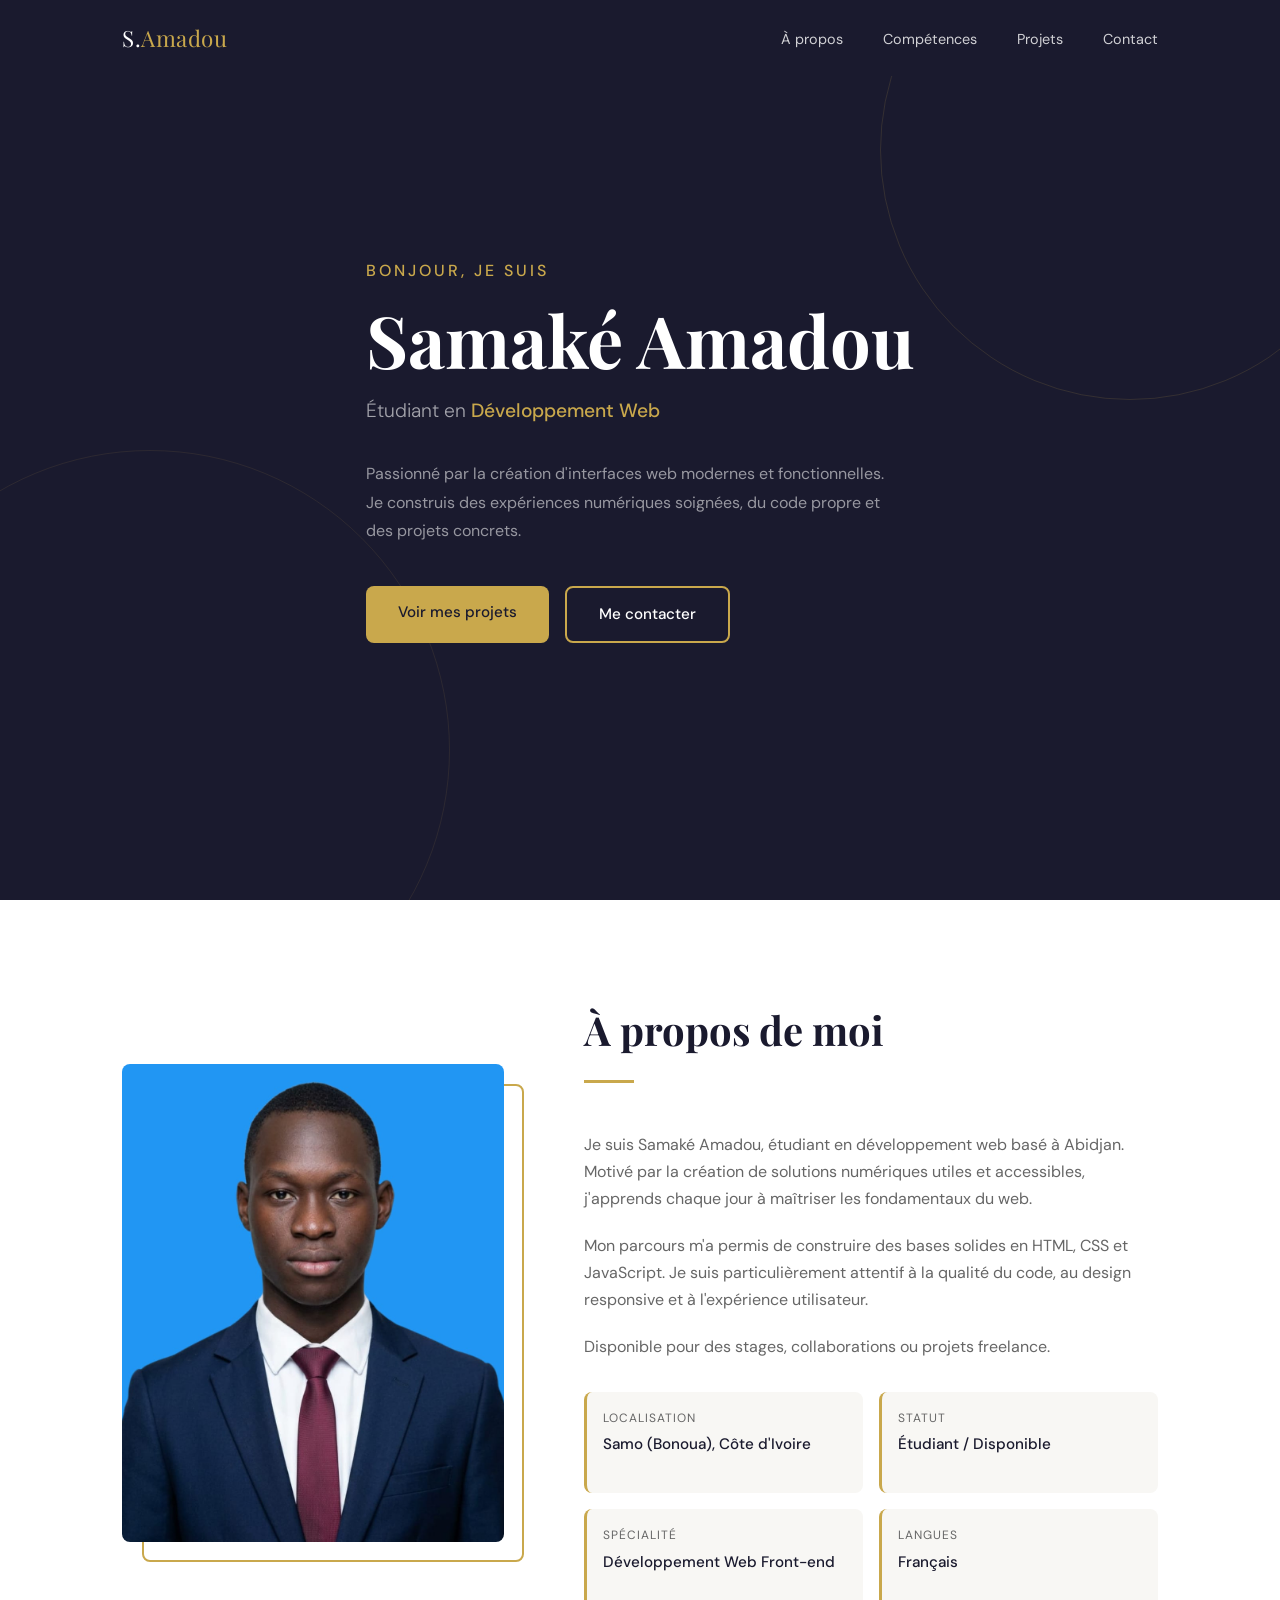
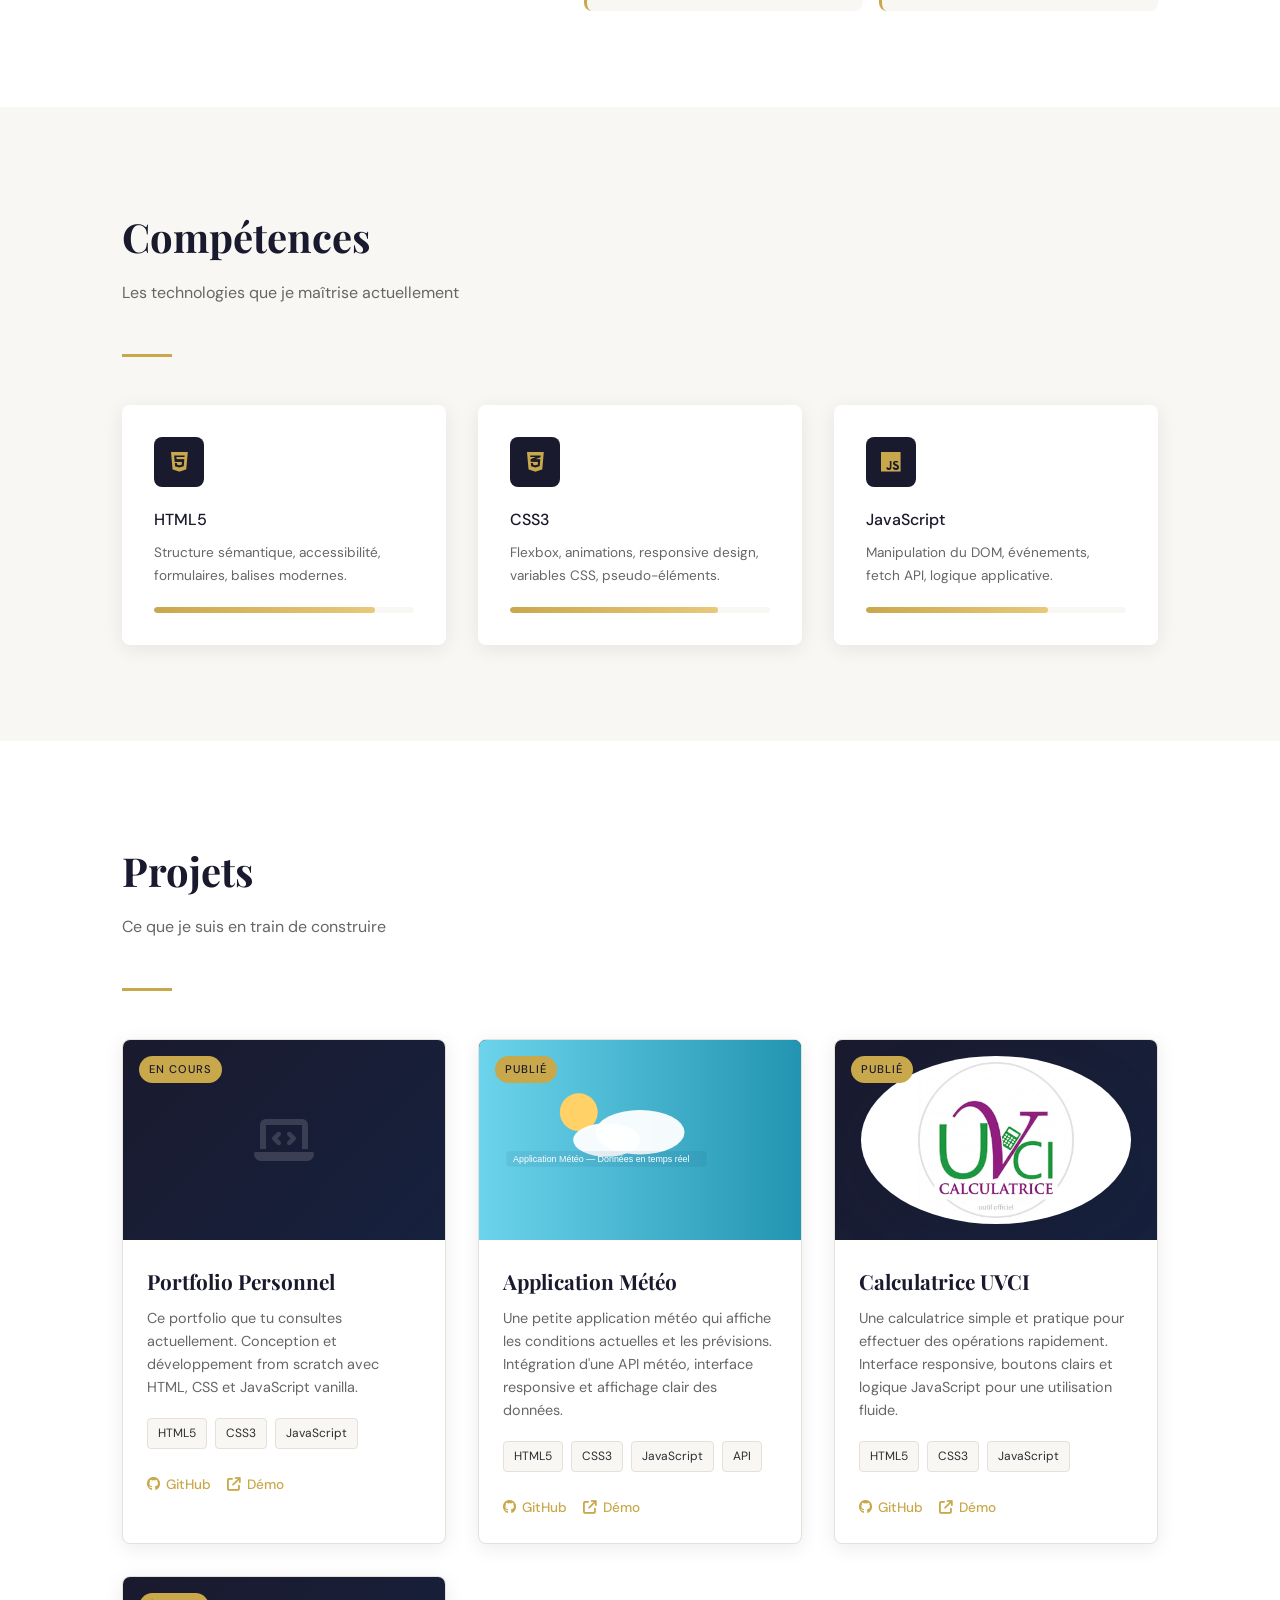
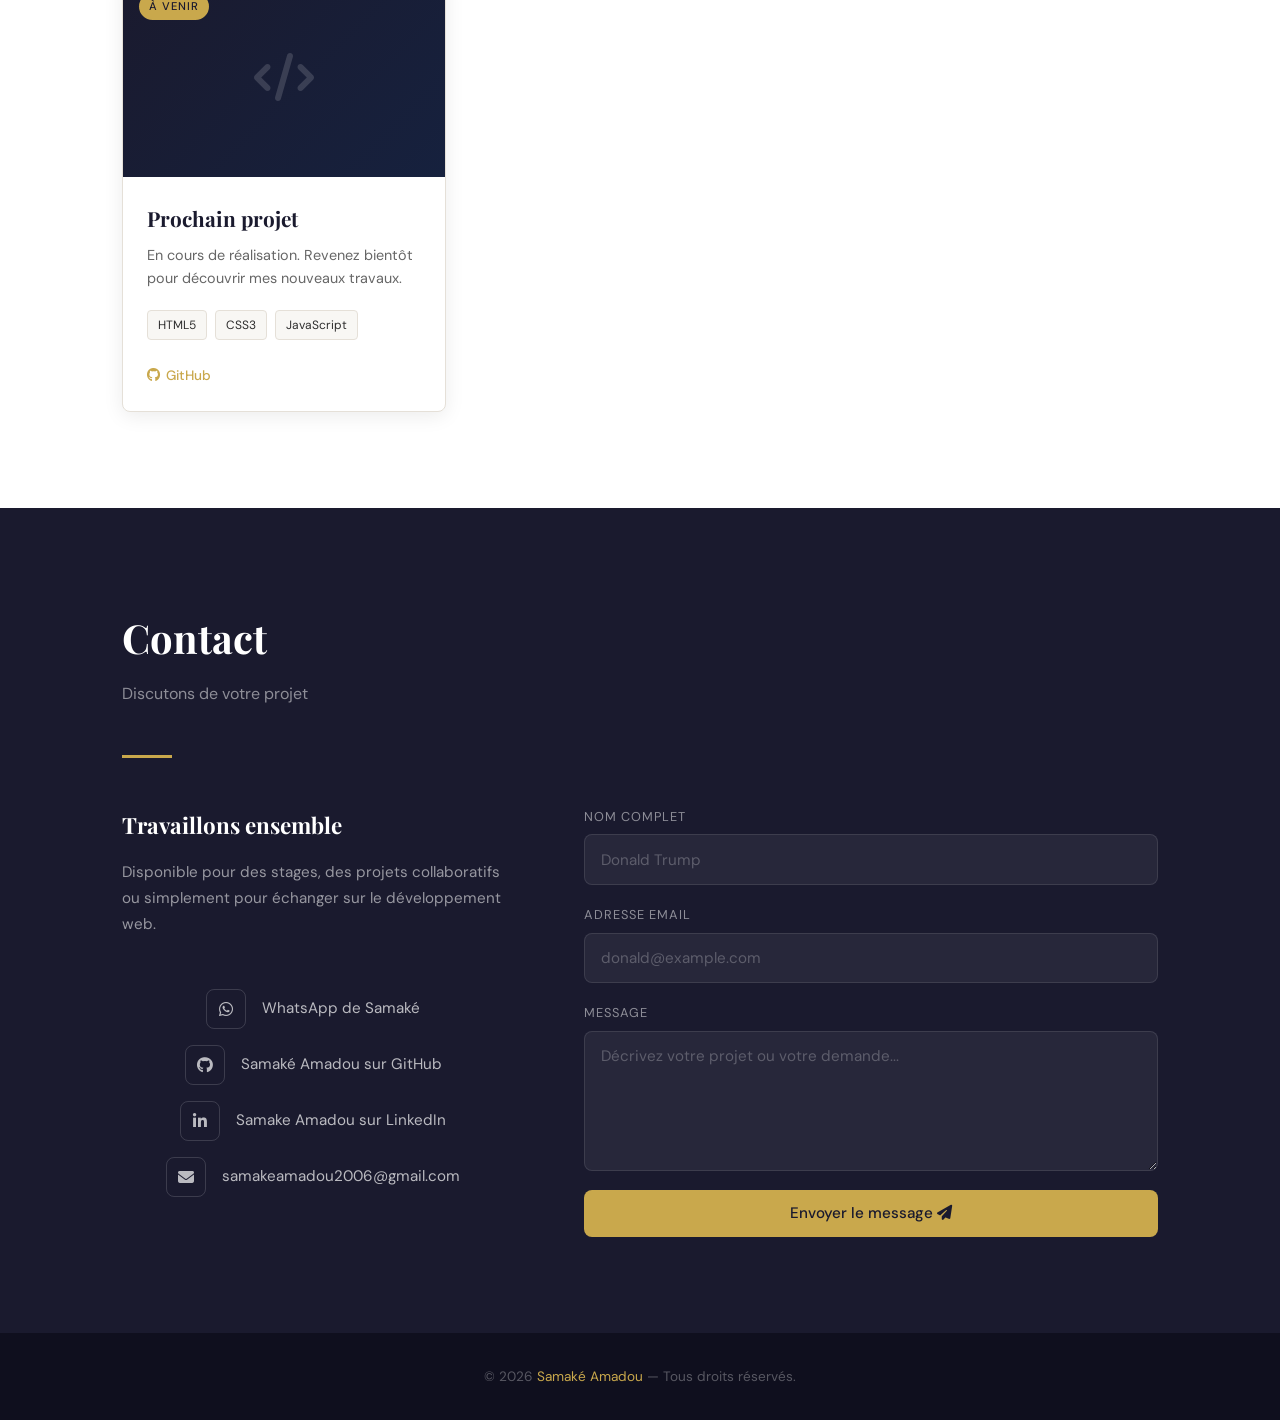
==== commit 9c636f35: "Ajout de nouveau projet" ====
--- a/index.html
+++ b/index.html
@@ -173,6 +173,25 @@
           </article>
           <article class="projet-carte">
             <div class="projet-image" aria-hidden="true">
+              <img src="calculatrice.uvci.logo.png" alt="Logo Calculatrice UVCI" class="projet-vignette projet-logo">
+              <span class="projet-tag">Publié</span>
+            </div>
+            <div class="projet-corps">
+              <h3 class="projet-titre">Calculatrice UVCI</h3>
+              <p class="projet-description">Une calculatrice simple et pratique pour effectuer des opérations rapidement. Interface responsive, boutons clairs et logique JavaScript pour une utilisation fluide.</p>
+              <ul class="projet-technologies" aria-label="Technologies utilisées">
+                <li class="tech-badge">HTML5</li>
+                <li class="tech-badge">CSS3</li>
+                <li class="tech-badge">JavaScript</li>
+              </ul>
+              <div class="projet-liens">
+                <a href="https://github.com/samakeamadou2006/Calculatrice-UVCI" target="_blank" rel="noopener" class="projet-lien"><i class="fa-brands fa-github" aria-hidden="true"></i> GitHub</a>
+                <a href="https://samakeamadou2006.github.io/Calculatrice-UVCI/" target="_blank" rel="noopener" class="projet-lien"><i class="fa-solid fa-arrow-up-right-from-square" aria-hidden="true"></i> Démo</a>
+              </div>
+            </div>
+          </article>
+          <article class="projet-carte">
+            <div class="projet-image" aria-hidden="true">
               <i class="fa-solid fa-code"></i>
               <span class="projet-tag">À venir</span>
             </div>
@@ -249,4 +268,4 @@
   <script src="script.js"></script>
 
 </body>
-</html>+</html>
--- a/style.css
+++ b/style.css
@@ -407,6 +407,23 @@
 }
 
 .projet-image i { font-size: 3rem; color: rgba(255,255,255,0.15); }
+
+.projet-vignette {
+  width: 100%;
+  height: 100%;
+  object-fit: cover;
+}
+
+.projet-logo {
+  width: 84%;
+  height: 84%;
+  padding: 6px;
+  box-sizing: border-box;
+  background: #fff;
+  border-radius: 50%;
+  object-fit: contain;
+  filter: drop-shadow(0 16px 24px rgba(17, 24, 39, 0.16));
+}
 
 .projet-tag {
   position: absolute;
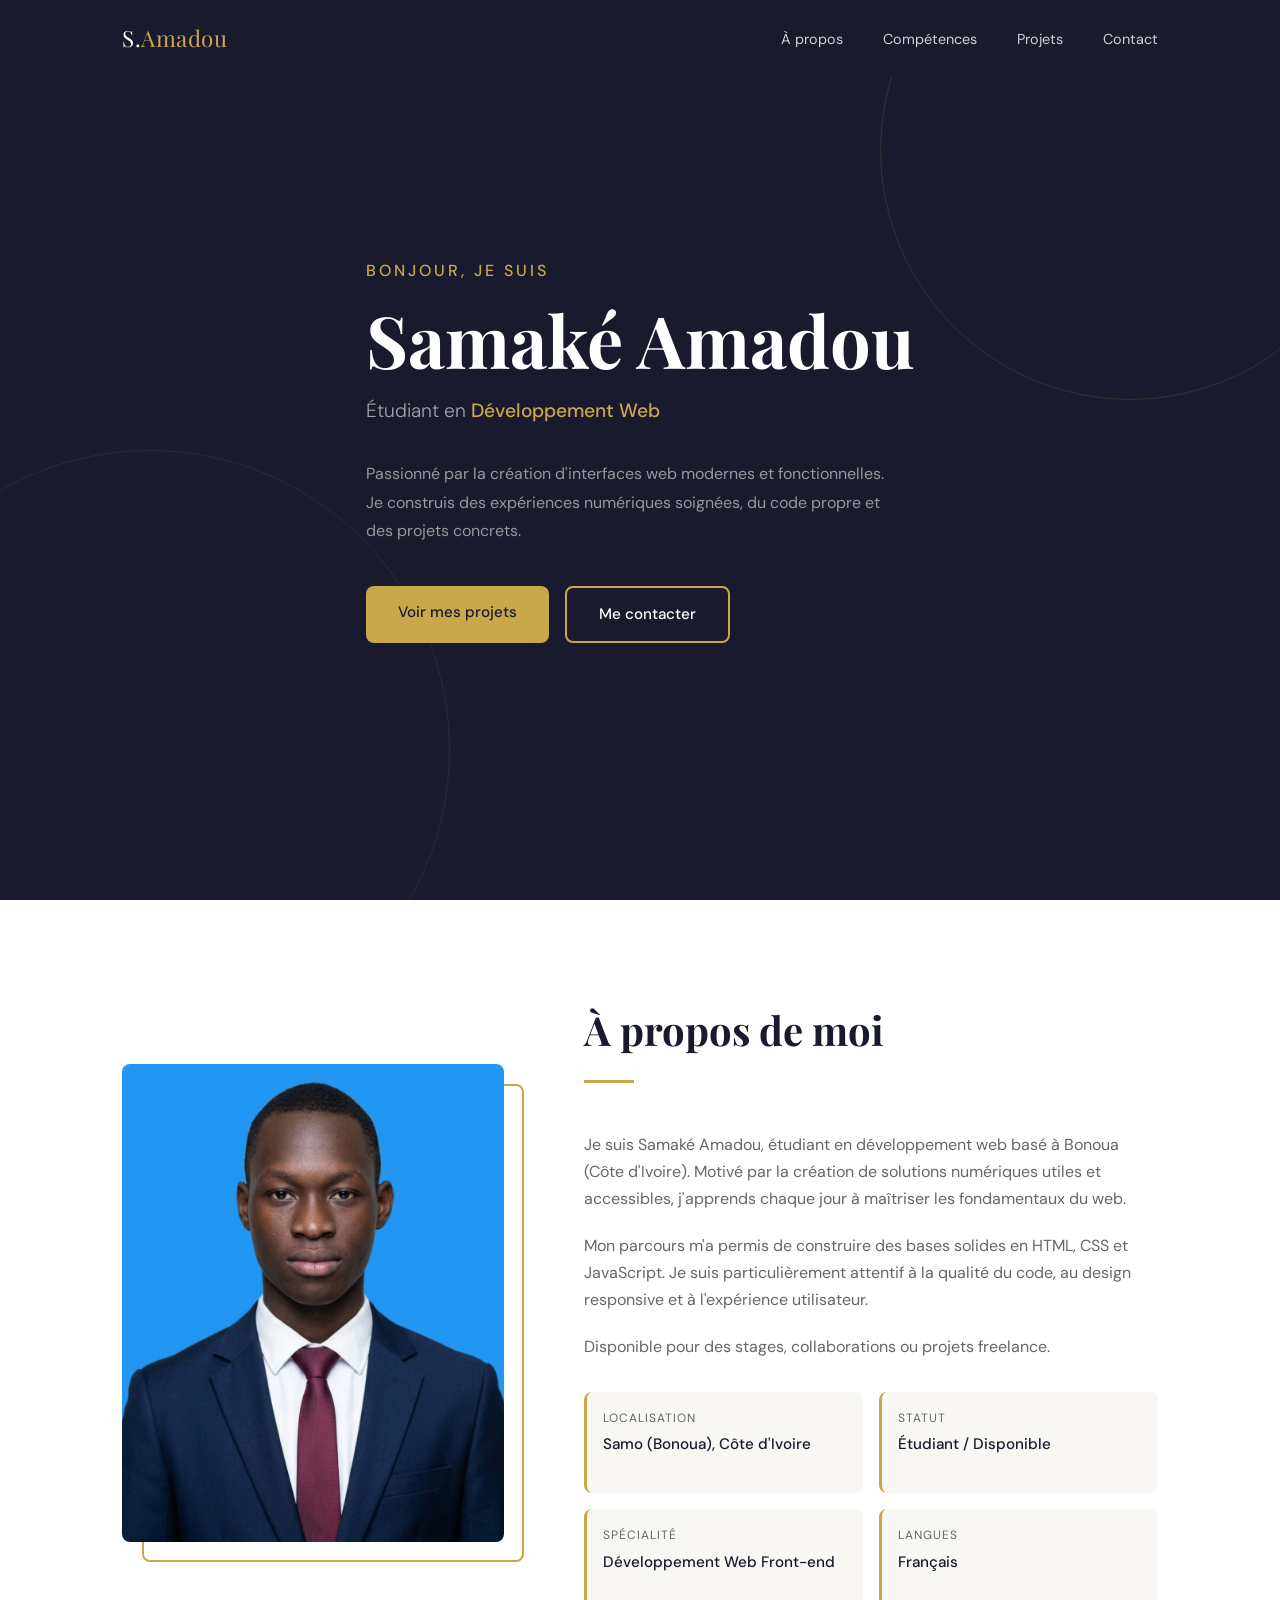
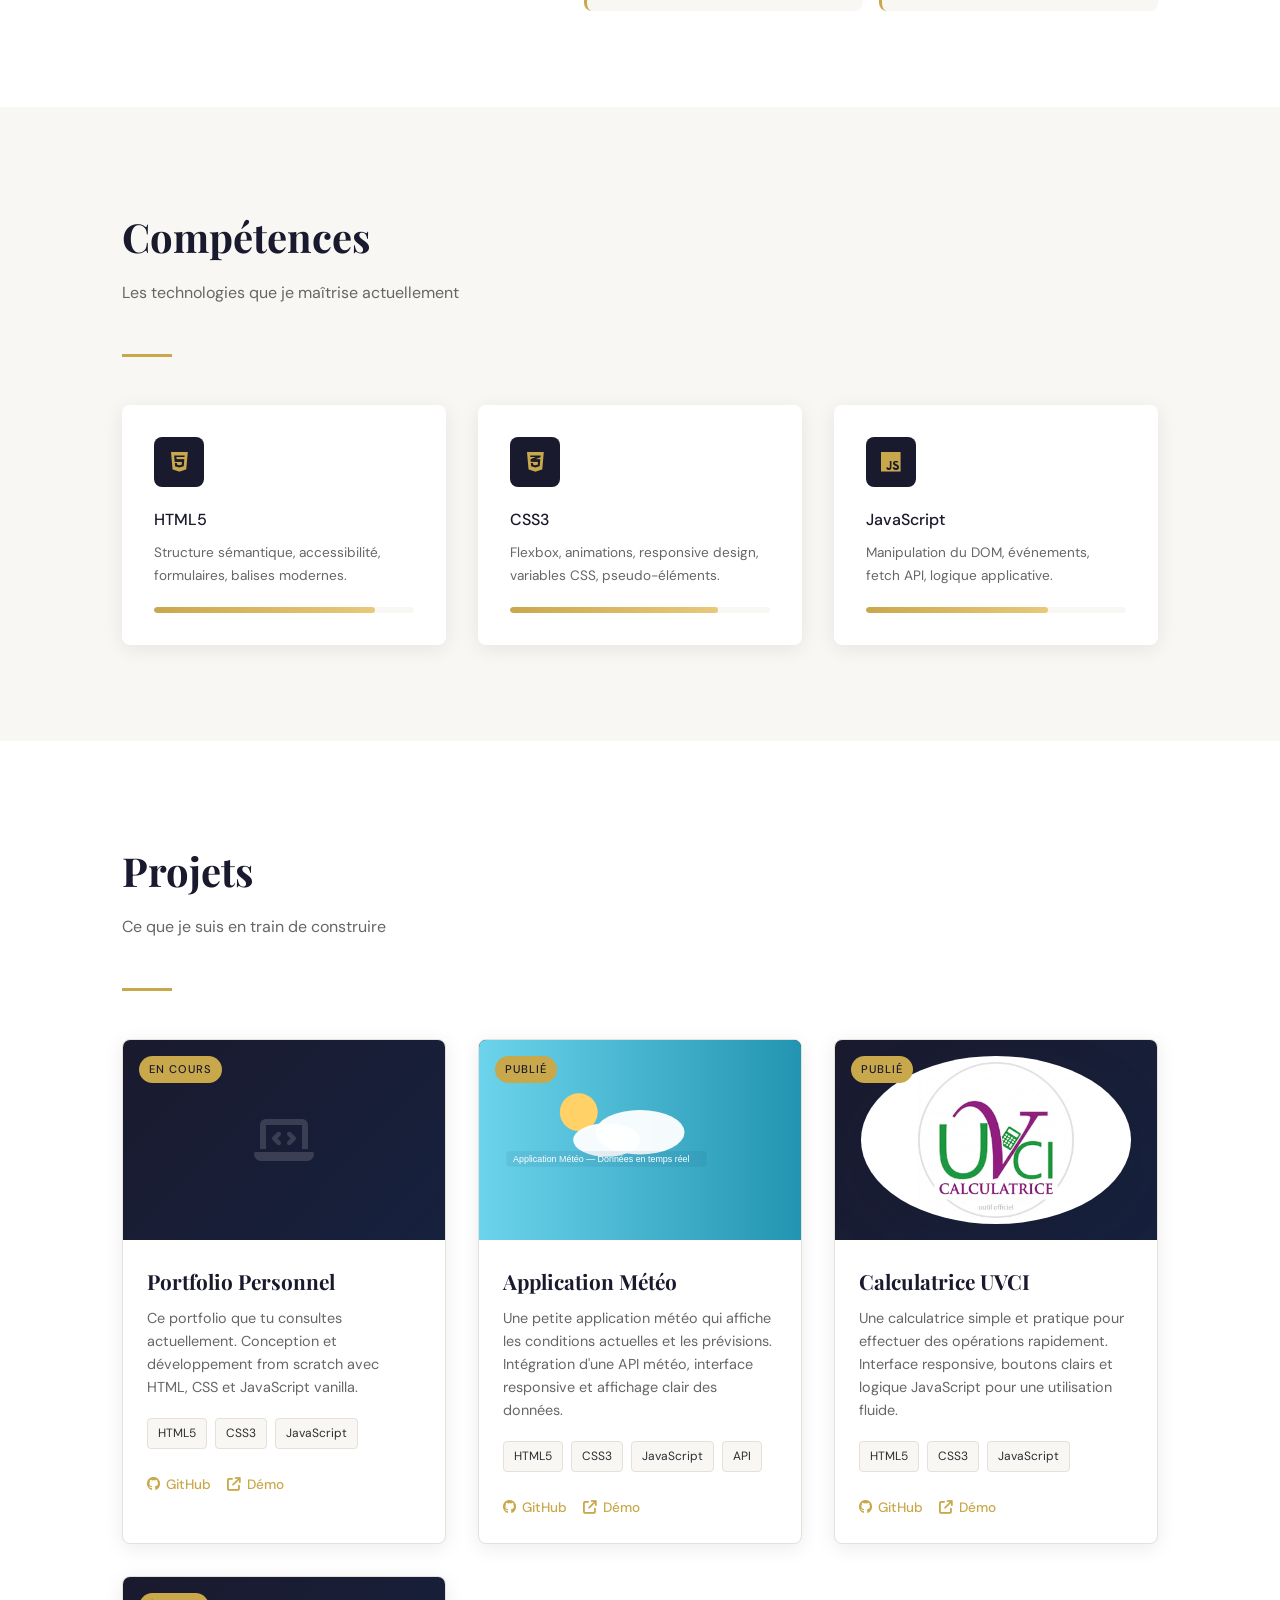
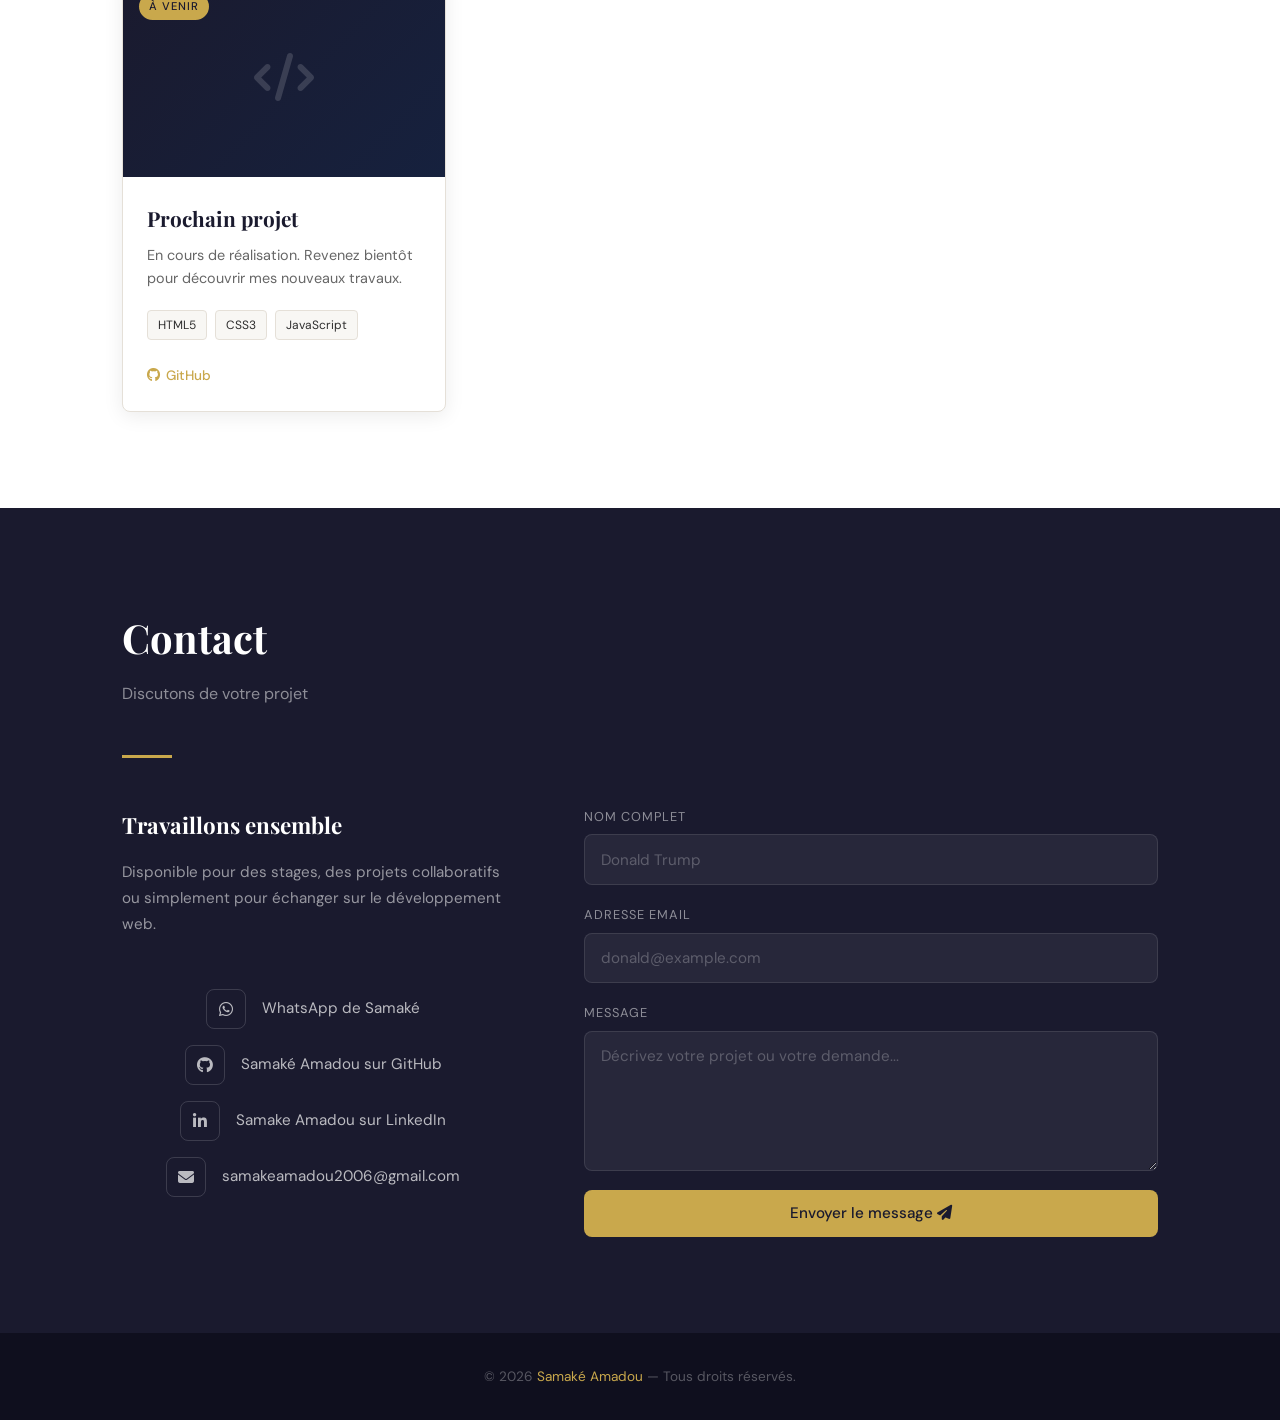
==== commit b28d2d28: "Mise à jour" ====
--- a/index.html
+++ b/index.html
@@ -64,7 +64,7 @@
           <div class="a-propos-texte">
             <h2 class="section-titre">À propos de moi</h2>
             <div class="ligne-accent"></div>
-            <p>Je suis Samaké Amadou, étudiant en développement web basé à Abidjan. Motivé par la création de solutions numériques utiles et accessibles, j'apprends chaque jour à maîtriser les fondamentaux du web.</p>
+            <p>Je suis Samaké Amadou, étudiant en développement web basé à Bonoua (Côte d'Ivoire). Motivé par la création de solutions numériques utiles et accessibles, j'apprends chaque jour à maîtriser les fondamentaux du web.</p>
             <p>Mon parcours m'a permis de construire des bases solides en HTML, CSS et JavaScript. Je suis particulièrement attentif à la qualité du code, au design responsive et à l'expérience utilisateur.</p>
             <p>Disponible pour des stages, collaborations ou projets freelance.</p>
             <div class="a-propos-infos">
